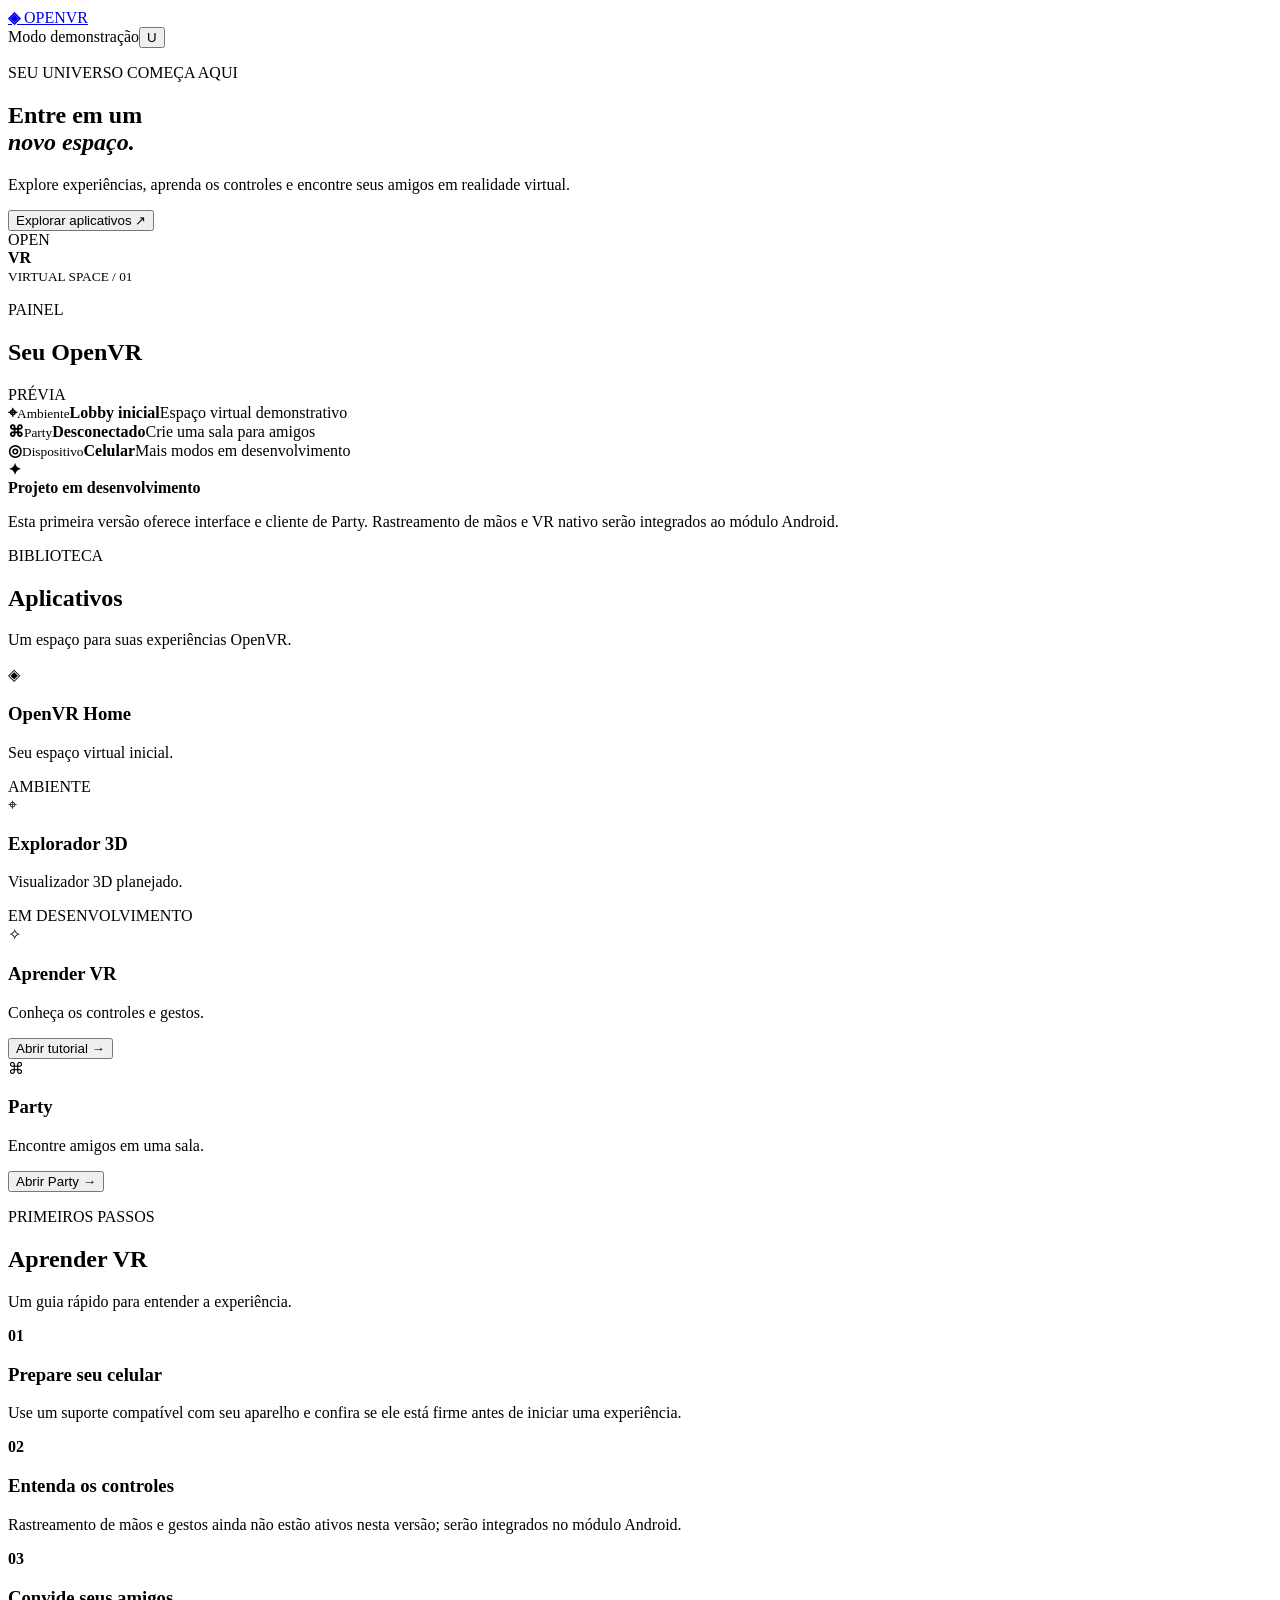
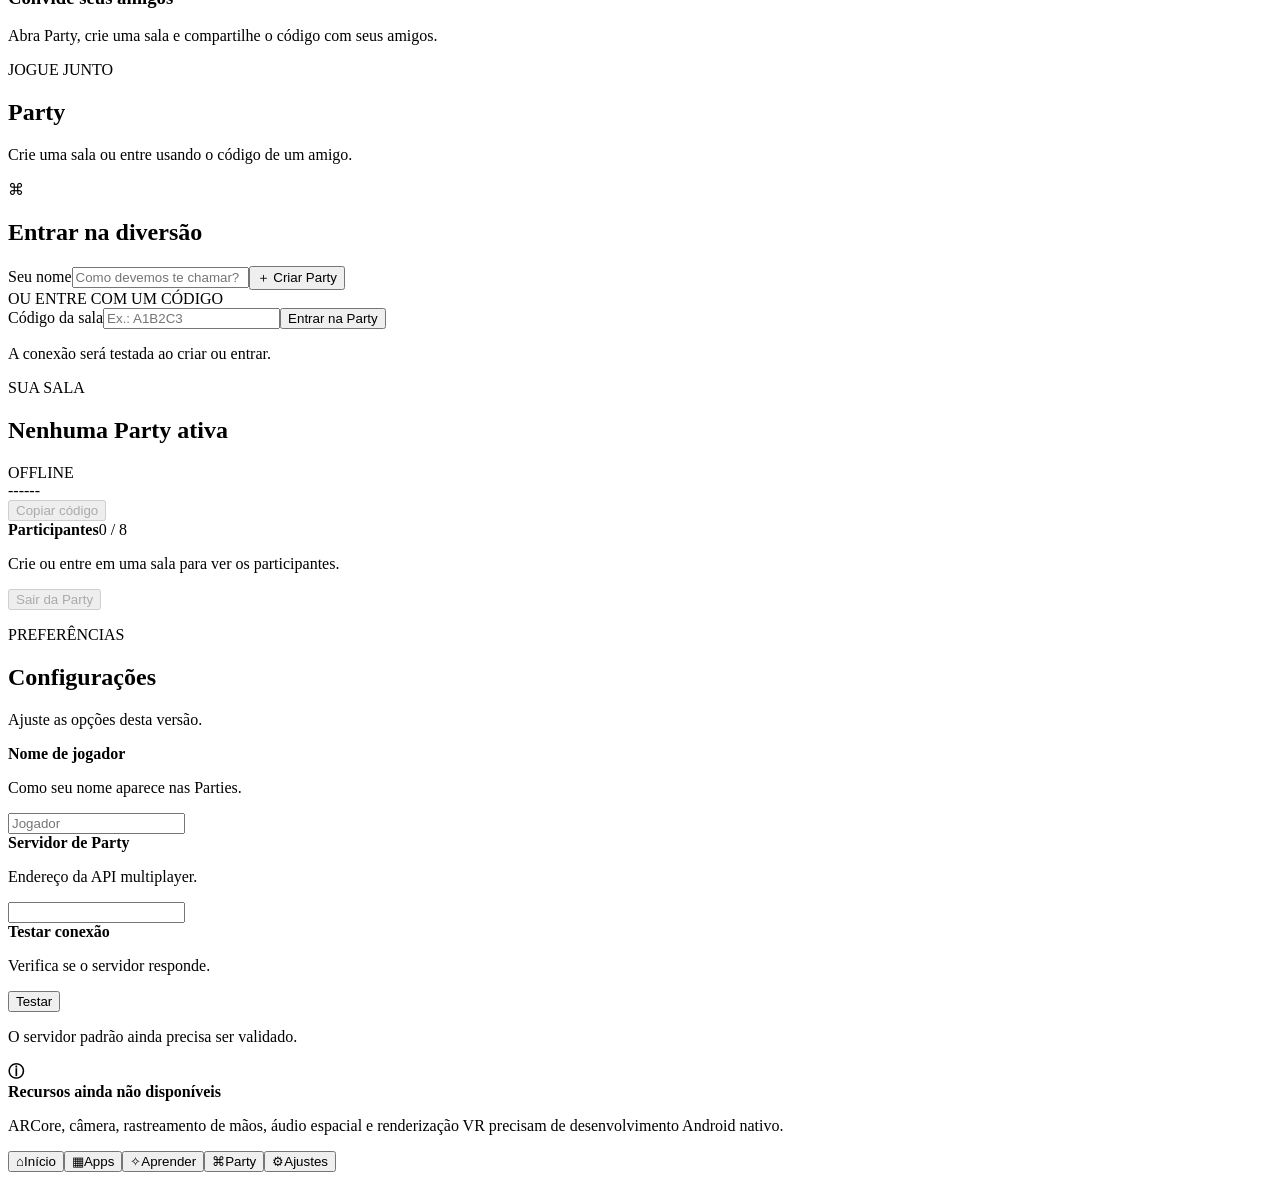
==== app/src/main/assets/www/index.html @ c8fdba16 "Bundle OpenVR interface in Android assets" ====
<!doctype html>
<html lang="pt-BR">
<head>
<meta charset="utf-8"><meta name="viewport" content="width=device-width,initial-scale=1,viewport-fit=cover">
<meta name="theme-color" content="#080d19"><meta name="description" content="OpenVR — seu espaço de realidade virtual.">
<link rel="manifest" href="./manifest.webmanifest"><link rel="icon" href="./icons/icon.svg" type="image/svg+xml"><link rel="stylesheet" href="./styles.css">
<title>OpenVR</title>
</head>
<body>
<div class="glow g1"></div><div class="glow g2"></div>
<header><a class="brand" href="#"><b>◈</b> OPEN<span>VR</span></a><div class="status"><i id="statusDot"></i><span id="statusText">Modo demonstração</span><button id="profile" aria-label="Editar perfil">U</button></div></header>
<main>
<section class="page active" id="home">
<div class="hero"><div><p class="eyebrow">SEU UNIVERSO COMEÇA AQUI</p><h1>Entre em um<br><em>novo espaço.</em></h1><p class="muted">Explore experiências, aprenda os controles e encontre seus amigos em realidade virtual.</p><button class="primary" data-open="apps">Explorar aplicativos ↗</button></div>
<div class="scene"><div class="grid"></div><div class="portal"><div>OPEN<br><strong>VR</strong></div></div><small>VIRTUAL SPACE / 01</small></div></div>
<div class="section-title"><div><p class="eyebrow">PAINEL</p><h2>Seu OpenVR</h2></div><span class="pill">PRÉVIA</span></div>
<div class="stats"><article><b>⌖</b><small>Ambiente</small><strong>Lobby inicial</strong><span>Espaço virtual demonstrativo</span></article><article><b>⌘</b><small>Party</small><strong id="homeParty">Desconectado</strong><span>Crie uma sala para amigos</span></article><article><b>◎</b><small>Dispositivo</small><strong>Celular</strong><span>Mais modos em desenvolvimento</span></article></div>
<div class="notice"><b>✦</b><div><strong>Projeto em desenvolvimento</strong><p>Esta primeira versão oferece interface e cliente de Party. Rastreamento de mãos e VR nativo serão integrados ao módulo Android.</p></div></div>
</section>
<section class="page" id="apps"><div class="intro"><p class="eyebrow">BIBLIOTECA</p><h1>Aplicativos</h1><p class="muted">Um espaço para suas experiências OpenVR.</p></div><div class="apps">
<article><div class="art violet">◈</div><h3>OpenVR Home</h3><p>Seu espaço virtual inicial.</p><span class="tag">AMBIENTE</span></article>
<article><div class="art blue">⌖</div><h3>Explorador 3D</h3><p>Visualizador 3D planejado.</p><span class="tag">EM DESENVOLVIMENTO</span></article>
<article><div class="art green">✧</div><h3>Aprender VR</h3><p>Conheça os controles e gestos.</p><button class="link" data-open="learn">Abrir tutorial →</button></article>
<article><div class="art pink">⌘</div><h3>Party</h3><p>Encontre amigos em uma sala.</p><button class="link" data-open="party">Abrir Party →</button></article></div></section>
<section class="page" id="learn"><div class="intro"><p class="eyebrow">PRIMEIROS PASSOS</p><h1>Aprender VR</h1><p class="muted">Um guia rápido para entender a experiência.</p></div><div class="lessons">
<article><b>01</b><div><h3>Prepare seu celular</h3><p>Use um suporte compatível com seu aparelho e confira se ele está firme antes de iniciar uma experiência.</p></div></article>
<article><b>02</b><div><h3>Entenda os controles</h3><p>Rastreamento de mãos e gestos ainda não estão ativos nesta versão; serão integrados no módulo Android.</p></div></article>
<article><b>03</b><div><h3>Convide seus amigos</h3><p>Abra Party, crie uma sala e compartilhe o código com seus amigos.</p></div></article></div></section>
<section class="page" id="party"><div class="intro"><p class="eyebrow">JOGUE JUNTO</p><h1>Party</h1><p class="muted">Crie uma sala ou entre usando o código de um amigo.</p></div><div class="party-layout">
<div class="panel"><div class="symbol">⌘</div><h2>Entrar na diversão</h2><label for="playerName">Seu nome</label><input id="playerName" maxlength="20" placeholder="Como devemos te chamar?"><button class="primary wide" id="create">＋ Criar Party</button><div class="or">OU ENTRE COM UM CÓDIGO</div><label for="partyCode">Código da sala</label><input id="partyCode" maxlength="12" placeholder="Ex.: A1B2C3"><button class="secondary wide" id="join">Entrar na Party</button><p class="helper" id="partyMessage">A conexão será testada ao criar ou entrar.</p></div>
<div class="panel"><div class="room-head"><div><p class="eyebrow">SUA SALA</p><h2 id="roomTitle">Nenhuma Party ativa</h2></div><span class="live" id="roomLive">OFFLINE</span></div><div class="code" id="roomCode">------</div><button class="secondary wide" id="copy" disabled>Copiar código</button><div class="members-head"><b>Participantes</b><span id="memberCount">0 / 8</span></div><div id="members"><p class="helper">Crie ou entre em uma sala para ver os participantes.</p></div><button class="quiet wide" id="leave" disabled>Sair da Party</button></div></div></section>
<section class="page" id="settings"><div class="intro"><p class="eyebrow">PREFERÊNCIAS</p><h1>Configurações</h1><p class="muted">Ajuste as opções desta versão.</p></div><div class="panel settings">
<div class="setting"><div><b>Nome de jogador</b><p>Como seu nome aparece nas Parties.</p></div><input id="settingsName" maxlength="20" placeholder="Jogador"></div>
<div class="setting"><div><b>Servidor de Party</b><p>Endereço da API multiplayer.</p></div><input id="serverUrl" type="url" spellcheck="false"></div>
<div class="setting"><div><b>Testar conexão</b><p>Verifica se o servidor responde.</p></div><button class="secondary" id="test">Testar</button></div><p class="helper" id="settingsMessage">O servidor padrão ainda precisa ser validado.</p></div>
<div class="notice"><b>ⓘ</b><div><strong>Recursos ainda não disponíveis</strong><p>ARCore, câmera, rastreamento de mãos, áudio espacial e renderização VR precisam de desenvolvimento Android nativo.</p></div></div></section>
</main>
<nav><button class="selected" data-page="home"><span>⌂</span>Início</button><button data-page="apps"><span>▦</span>Apps</button><button data-page="learn"><span>✧</span>Aprender</button><button data-page="party"><span>⌘</span>Party</button><button data-page="settings"><span>⚙</span>Ajustes</button></nav><div id="toast" class="toast"></div>
<script src="./app.js"></script>
</body></html>
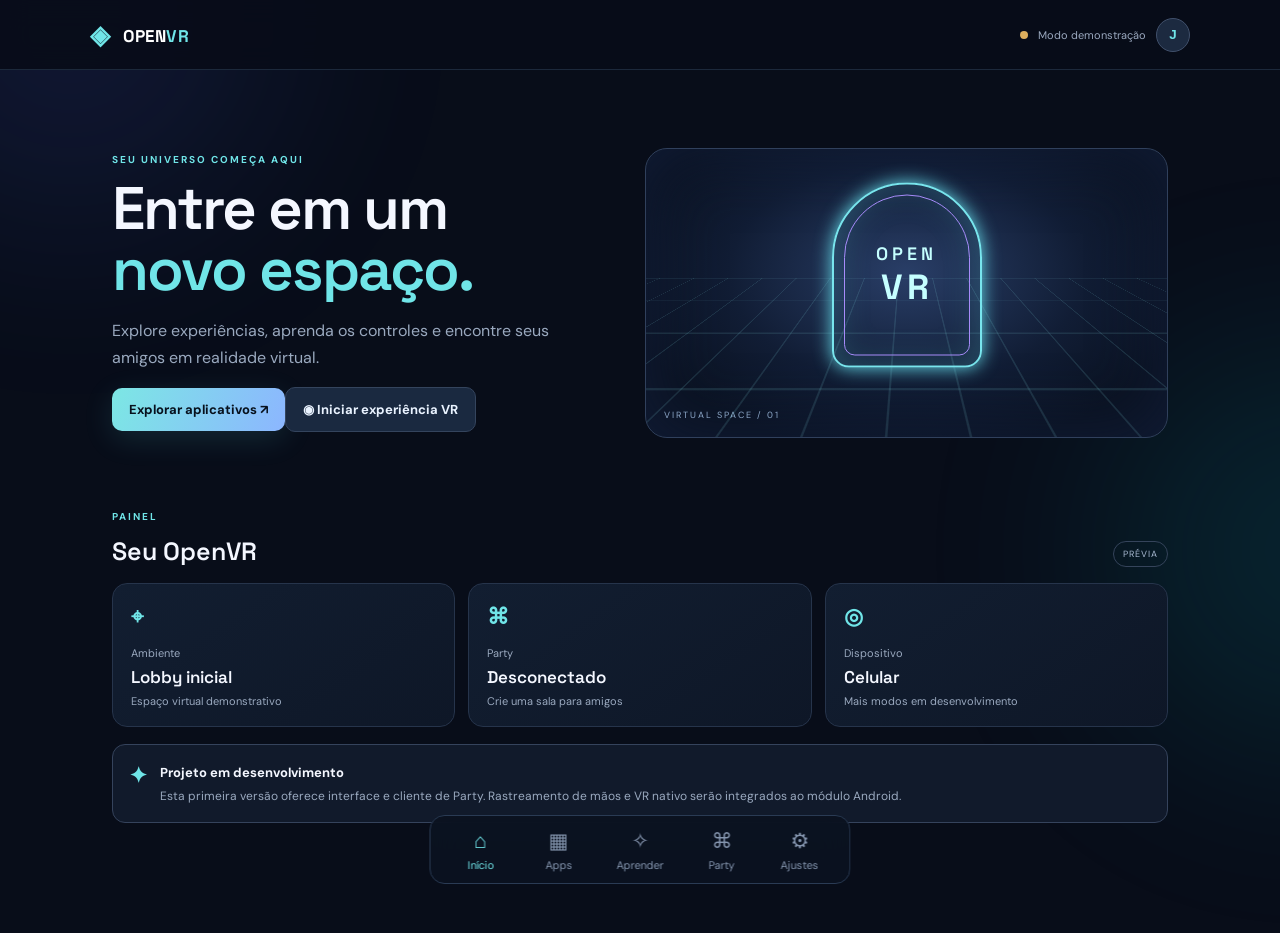
==== commit b41bb108: "Bundle VR viewer interface in Android app" ====
--- a/app/src/main/assets/www/index.html
+++ b/app/src/main/assets/www/index.html
@@ -11,11 +11,27 @@
 <header><a class="brand" href="#"><b>◈</b> OPEN<span>VR</span></a><div class="status"><i id="statusDot"></i><span id="statusText">Modo demonstração</span><button id="profile" aria-label="Editar perfil">U</button></div></header>
 <main>
 <section class="page active" id="home">
-<div class="hero"><div><p class="eyebrow">SEU UNIVERSO COMEÇA AQUI</p><h1>Entre em um<br><em>novo espaço.</em></h1><p class="muted">Explore experiências, aprenda os controles e encontre seus amigos em realidade virtual.</p><button class="primary" data-open="apps">Explorar aplicativos ↗</button></div>
+<div class="hero"><div><p class="eyebrow">SEU UNIVERSO COMEÇA AQUI</p><h1>Entre em um<br><em>novo espaço.</em></h1><p class="muted">Explore experiências, aprenda os controles e encontre seus amigos em realidade virtual.</p><button class="primary" data-open="apps">Explorar aplicativos ↗</button><button class="secondary home-vr" data-open="viewer">◉ Iniciar experiência VR</button></div>
 <div class="scene"><div class="grid"></div><div class="portal"><div>OPEN<br><strong>VR</strong></div></div><small>VIRTUAL SPACE / 01</small></div></div>
 <div class="section-title"><div><p class="eyebrow">PAINEL</p><h2>Seu OpenVR</h2></div><span class="pill">PRÉVIA</span></div>
 <div class="stats"><article><b>⌖</b><small>Ambiente</small><strong>Lobby inicial</strong><span>Espaço virtual demonstrativo</span></article><article><b>⌘</b><small>Party</small><strong id="homeParty">Desconectado</strong><span>Crie uma sala para amigos</span></article><article><b>◎</b><small>Dispositivo</small><strong>Celular</strong><span>Mais modos em desenvolvimento</span></article></div>
 <div class="notice"><b>✦</b><div><strong>Projeto em desenvolvimento</strong><p>Esta primeira versão oferece interface e cliente de Party. Rastreamento de mãos e VR nativo serão integrados ao módulo Android.</p></div></div>
+</section>
+<section class="page" id="viewer">
+<div class="viewer-top"><button class="back-button" id="viewerBack">← Voltar</button><div><p class="eyebrow">OPENVR VIEWER</p><h1>Experiência VR</h1></div></div>
+<div class="mode-picker" role="group" aria-label="Modo de visualização">
+<button class="mode-choice selected" id="modeNormal" aria-pressed="true"><b>▣</b><span>Modo normal</span><small>Tela inteira</small></button>
+<button class="mode-choice" id="modeHeadset" aria-pressed="false"><b>◉</b><span>Óculos personalizado</span><small>Duas lentes circulares</small></button>
+</div>
+<div id="vrStage" class="vr-stage normal-mode">
+<div class="vr-world normal-world"><div class="vr-horizon"></div><div class="vr-moon"></div><div class="vr-platform"></div><div class="vr-world-label">OPENVR <small>VIRTUAL SPACE</small></div></div>
+<div class="lens-pair" aria-label="Visualização para lente esquerda e direita">
+<div class="lens"><div class="vr-world"><div class="vr-horizon"></div><div class="vr-moon"></div><div class="vr-platform"></div><div class="vr-world-label">OPENVR</div></div></div>
+<div class="lens"><div class="vr-world right-eye"><div class="vr-horizon"></div><div class="vr-moon"></div><div class="vr-platform"></div><div class="vr-world-label">OPENVR</div></div></div>
+</div>
+</div>
+<div class="viewer-controls"><button class="primary" id="enterFullscreen">⛶ Tela cheia</button><button class="secondary" id="exitViewer">Sair do visualizador</button></div>
+<p class="viewer-note" id="viewerNote">Modo normal: imagem em tela inteira. Escolha Óculos personalizado para usar um visor com duas lentes.</p>
 </section>
 <section class="page" id="apps"><div class="intro"><p class="eyebrow">BIBLIOTECA</p><h1>Aplicativos</h1><p class="muted">Um espaço para suas experiências OpenVR.</p></div><div class="apps">
 <article><div class="art violet">◈</div><h3>OpenVR Home</h3><p>Seu espaço virtual inicial.</p><span class="tag">AMBIENTE</span></article>
--- a/app/src/main/assets/www/styles.css
+++ b/app/src/main/assets/www/styles.css
@@ -0,0 +1,3 @@
+@import url('https://fonts.googleapis.com/css2?family=DM+Sans:wght@400;500;600;700&family=Space+Grotesk:wght@400;500;600;700&display=swap');
+:root{color-scheme:dark;--bg:#080d19;--panel:#101a2b;--line:#26344b;--text:#f4f7ff;--muted:#9aa9bf;--cyan:#70e5e8}*{box-sizing:border-box}body{margin:0;background:var(--bg);color:var(--text);font-family:'DM Sans',sans-serif;min-height:100vh}.glow{position:fixed;width:400px;height:400px;border-radius:50%;filter:blur(110px);opacity:.12;pointer-events:none;z-index:-1}.g1{background:#536dfe;top:-180px;left:-130px}.g2{background:#00d4d8;right:-230px;top:350px}header{height:70px;display:flex;align-items:center;justify-content:space-between;padding:0 max(20px,calc((100vw - 1100px)/2));border-bottom:1px solid #1c293b;background:#080d19e8;position:sticky;top:0;z-index:4;backdrop-filter:blur(14px)}.brand{color:white;text-decoration:none;font:700 17px 'Space Grotesk';letter-spacing:.5px}.brand b{color:var(--cyan);font-size:26px;vertical-align:-2px;margin-right:8px}.brand span{color:var(--cyan)}.status{display:flex;align-items:center;gap:10px;color:var(--muted);font-size:11px}.status i{width:8px;height:8px;border-radius:50%;background:#dcae5d}.status.online i{background:#5de1a0}#profile{border:1px solid #40506b;border-radius:50%;width:34px;height:34px;background:#1c2a40;color:var(--cyan);font-weight:bold}main{max-width:1100px;margin:auto;padding:40px 22px 110px}.page{display:none;animation:fade .2s}.page.active{display:block}@keyframes fade{from{opacity:.4;transform:translateY(4px)}to{opacity:1;transform:none}}.hero{display:grid;grid-template-columns:1fr 1.05fr;gap:35px;align-items:center;min-height:365px}.eyebrow{font-size:10px;letter-spacing:2px;color:var(--cyan);font-weight:700;margin:0 0 12px}.hero h1,.intro h1{font:600 clamp(40px,6vw,60px)/1.02 'Space Grotesk';letter-spacing:-2px;margin:0 0 18px}.hero em{color:var(--cyan);font-style:normal}.muted{color:var(--muted);line-height:1.65;max-width:470px}.primary,.secondary{border:0;border-radius:10px;padding:13px 17px;font:700 13px 'DM Sans';cursor:pointer;transition:.2s}.primary{background:linear-gradient(110deg,#7ce7e4,#8cb6ff);color:#07111d;box-shadow:0 8px 30px #5adce522}.secondary{background:#1a2940;color:#eaf3ff;border:1px solid #34445d}.primary:hover,.secondary:hover{filter:brightness(1.08);transform:translateY(-1px)}.scene{height:290px;position:relative;border:1px solid #30405c;border-radius:22px;overflow:hidden;background:radial-gradient(ellipse at 50% 43%,#293e67,#111d35 48%,#0a1221 78%);box-shadow:inset 0 0 70px #111c36}.grid{position:absolute;inset:45% -30% -30%;background-image:linear-gradient(#80dce322 1px,transparent 1px),linear-gradient(90deg,#80dce322 1px,transparent 1px);background-size:34px 34px;transform:perspective(170px) rotateX(58deg);transform-origin:top}.portal{position:absolute;left:50%;top:44%;transform:translate(-50%,-50%);width:150px;height:185px;border:2px solid #78e5ed;border-radius:80px 80px 18px 18px;box-shadow:0 0 18px #65dce9,inset 0 0 35px #65dce944;display:grid;place-items:center}.portal:before{content:"";position:absolute;inset:10px;border:1px solid #a78bfa;border-radius:70px 70px 12px 12px}.portal div{text-align:center;font:600 18px 'Space Grotesk';letter-spacing:4px;color:#c5ffff}.portal strong{font-size:35px}.scene small{position:absolute;bottom:16px;left:18px;color:#8da8c9;font-size:9px;letter-spacing:2px}.section-title{display:flex;align-items:end;justify-content:space-between;margin:35px 0 16px}.section-title h2{font:600 25px 'Space Grotesk';margin:0}.pill,.tag{font-size:9px;letter-spacing:1px;color:#a9bad2;border:1px solid #35445b;border-radius:20px;padding:6px 9px}.stats{display:grid;grid-template-columns:repeat(3,1fr);gap:13px}.stats article,.panel,.apps article,.lessons article{background:linear-gradient(145deg,#121e31,#0e1727);border:1px solid var(--line);border-radius:15px;padding:18px}.stats article>b{display:block;font-size:22px;color:var(--cyan);margin-bottom:15px}.stats small,.stats span{display:block;color:var(--muted);font-size:11px}.stats strong{display:block;font:600 17px 'Space Grotesk';margin:6px 0}.notice{display:flex;gap:13px;margin-top:17px;padding:16px;border:1px solid #35435c;border-radius:13px;background:#111a2b}.notice>b{font-size:22px;color:var(--cyan)}.notice strong{font-size:13px}.notice p,.apps p,.lessons p,.setting p{margin:5px 0 0;color:var(--muted);font-size:12px;line-height:1.6}.intro{margin:8px 0 28px}.intro h1{font-size:44px;margin-bottom:8px}.intro .muted{margin:0}.apps{display:grid;grid-template-columns:repeat(4,1fr);gap:14px}.art{height:125px;border-radius:11px;display:grid;place-items:center;font-size:50px;color:#e4ffff}.violet{background:radial-gradient(circle at 50% 30%,#8065d7,#282346)}.blue{background:radial-gradient(circle at 50% 30%,#3e9fc9,#152c4b)}.green{background:radial-gradient(circle at 50% 30%,#54bba0,#173c3b)}.pink{background:radial-gradient(circle at 50% 30%,#bd71b9,#462443)}.apps h3,.lessons h3{font:600 16px 'Space Grotesk';margin:14px 0 5px}.tag{display:inline-block;margin-top:13px;font-size:8px}.link{border:0;background:none;color:var(--cyan);font-weight:700;padding:12px 0 0}.lessons{display:grid;gap:12px}.lessons article{display:flex;gap:18px;align-items:center}.lessons article>b{font:600 23px 'Space Grotesk';color:var(--cyan)}.lessons article>div{flex:1}.lessons h3{margin:0}.party-layout{display:grid;grid-template-columns:1fr 1fr;gap:15px}.symbol{font-size:25px;color:var(--cyan)}.panel h2{font:600 20px 'Space Grotesk';margin:10px 0 18px}label{display:block;color:#b7c5d8;font-size:11px;margin:14px 0 7px}input{width:100%;padding:12px;border:1px solid #35445d;background:#091321;border-radius:9px;color:white;outline:none;font:13px 'DM Sans'}input:focus{border-color:var(--cyan);box-shadow:0 0 0 3px #70e5e81a}.wide{width:100%;margin-top:11px}.or{text-align:center;color:#71839e;font-size:9px;letter-spacing:1px;margin:20px 0 5px}.helper{font-size:11px;color:#8495ad;line-height:1.5}.room-head,.members-head{display:flex;justify-content:space-between;align-items:center}.room-head h2{margin:0}.live{font-size:9px;color:#e6b568;border:1px solid #594a34;border-radius:20px;padding:5px 8px}.live.online{color:#72e5ac;border-color:#28634b}.code{font:700 34px 'Space Grotesk';letter-spacing:7px;color:var(--cyan);padding:22px 0 10px}.members-head{font-size:12px;margin:24px 0 10px}.members-head span{color:var(--muted)}.member{display:flex;gap:9px;align-items:center;padding:9px 0;border-bottom:1px solid #26354a;font-size:12px}.member i{width:8px;height:8px;border-radius:50%;background:#68e0bd}.quiet{background:none;border:0;color:#aab8cc;padding:14px;cursor:pointer}.quiet:disabled,.secondary:disabled{opacity:.35;cursor:not-allowed}.settings{padding:4px 19px}.setting{display:grid;grid-template-columns:1fr minmax(180px,48%);gap:18px;align-items:center;padding:16px 0;border-bottom:1px solid #26354a}.setting:last-of-type{border:0}.setting b{font-size:13px}.setting p{font-size:11px}nav{position:fixed;bottom:0;left:0;right:0;z-index:5;display:flex;justify-content:center;gap:clamp(7px,4vw,40px);padding:10px 10px max(10px,env(safe-area-inset-bottom));background:#0b1321ed;border-top:1px solid #25334a;backdrop-filter:blur(16px)}nav button{background:none;border:0;color:#8495ae;font:11px 'DM Sans';display:flex;flex-direction:column;align-items:center;gap:3px;min-width:52px}nav button span{font-size:21px}nav button.selected{color:var(--cyan)}.toast{position:fixed;bottom:85px;left:50%;transform:translate(-50%,10px);opacity:0;background:#e3f9f8;color:#0a1a24;padding:10px 16px;border-radius:9px;font-size:12px;transition:.2s;z-index:8}.toast.show{opacity:1;transform:translate(-50%,0)}
+@media(max-width:760px){main{padding:27px 16px 105px}.hero{grid-template-columns:1fr;gap:22px;min-height:0}.hero h1{font-size:47px}.scene{height:235px}.stats{grid-template-columns:1fr}.stats article{display:grid;grid-template-columns:32px 1fr;align-items:center;column-gap:9px}.stats article>b{grid-row:span 2;margin:0}.stats span{grid-column:2}.apps{grid-template-columns:repeat(2,1fr)}.art{height:100px}.party-layout{grid-template-columns:1fr}.setting{grid-template-columns:1fr}.intro h1{font-size:40px}.status span{display:none}}@media(min-width:761px){nav{left:50%;right:auto;transform:translateX(-50%);bottom:16px;border:1px solid #2a3b54;border-radius:15px;padding:10px 24px;gap:26px}}
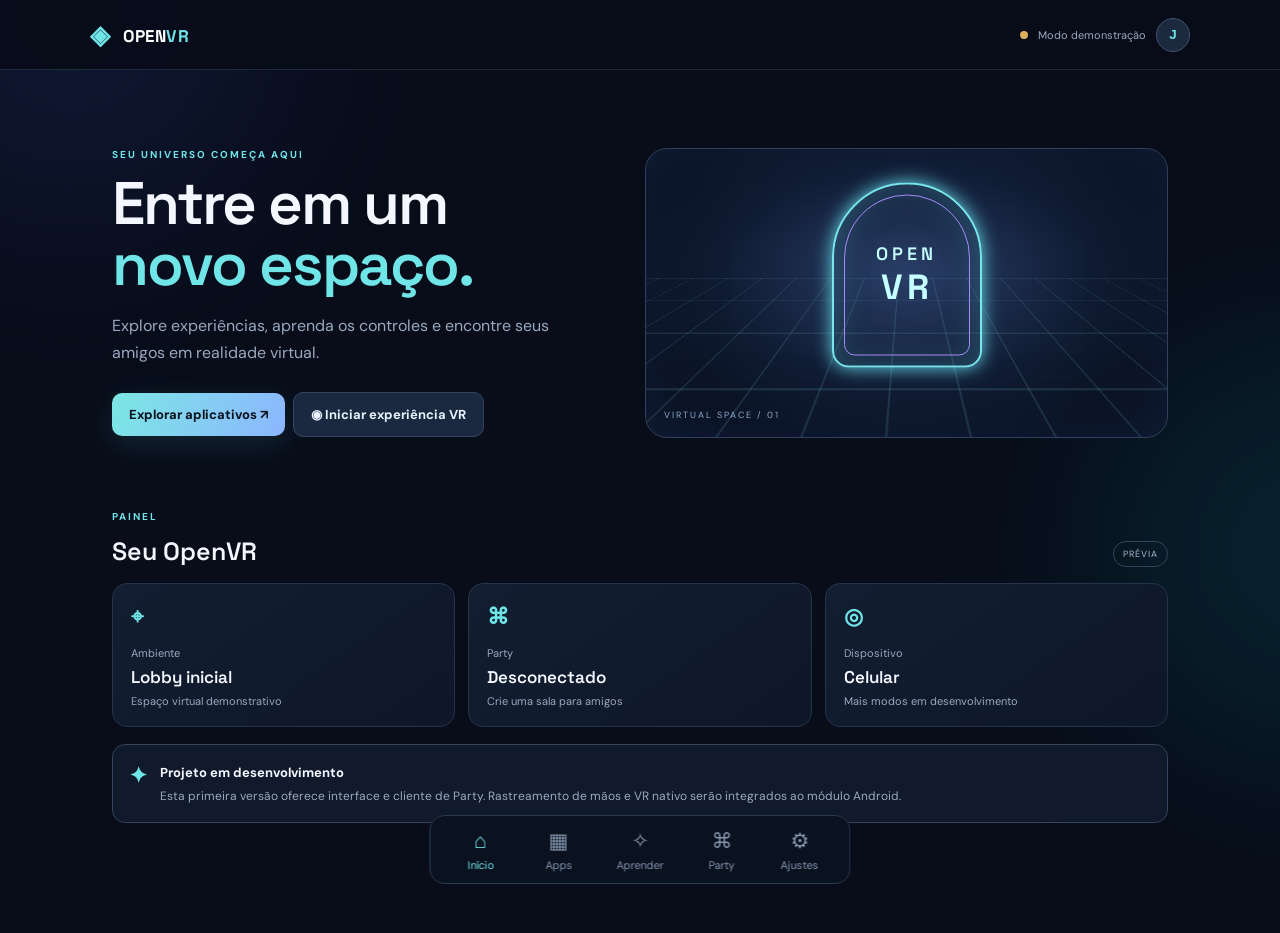
==== commit 18207872: "Add hand tracking controls and pinch interaction" ====
--- a/app/src/main/assets/www/index.html
+++ b/app/src/main/assets/www/index.html
@@ -24,13 +24,14 @@
 <button class="mode-choice" id="modeHeadset" aria-pressed="false"><b>◉</b><span>Óculos personalizado</span><small>Duas lentes circulares</small></button>
 </div>
 <div id="vrStage" class="vr-stage normal-mode">
-<div class="vr-world normal-world"><div class="vr-horizon"></div><div class="vr-moon"></div><div class="vr-platform"></div><div class="vr-world-label">OPENVR <small>VIRTUAL SPACE</small></div></div>
+<div id="handCursor" class="hand-cursor" aria-hidden="true"></div><button id="vrTarget" class="vr-target" type="button">TOQUE COM PINÇA</button><div class="vr-world normal-world"><div class="vr-horizon"></div><div class="vr-moon"></div><div class="vr-platform"></div><div class="vr-world-label">OPENVR <small>VIRTUAL SPACE</small></div></div>
 <div class="lens-pair" aria-label="Visualização para lente esquerda e direita">
 <div class="lens"><div class="vr-world"><div class="vr-horizon"></div><div class="vr-moon"></div><div class="vr-platform"></div><div class="vr-world-label">OPENVR</div></div></div>
 <div class="lens"><div class="vr-world right-eye"><div class="vr-horizon"></div><div class="vr-moon"></div><div class="vr-platform"></div><div class="vr-world-label">OPENVR</div></div></div>
 </div>
 </div>
-<div class="viewer-controls"><button class="primary" id="enterFullscreen">⛶ Tela cheia</button><button class="secondary" id="exitViewer">Sair do visualizador</button></div>
+<div class="viewer-controls"><button class="primary" id="enterFullscreen">⛶ Tela cheia</button><button class="secondary" id="handToggle">✋ Ativar mãos</button><button class="secondary" id="exitViewer">Sair do visualizador</button></div>
+<p class="viewer-note" id="handStatus" role="status" aria-live="polite">Reconhecimento de mãos desligado. No aplicativo Android, ative para permitir o uso da câmera frontal.</p>
 <p class="viewer-note" id="viewerNote">Modo normal: imagem em tela inteira. Escolha Óculos personalizado para usar um visor com duas lentes.</p>
 </section>
 <section class="page" id="apps"><div class="intro"><p class="eyebrow">BIBLIOTECA</p><h1>Aplicativos</h1><p class="muted">Um espaço para suas experiências OpenVR.</p></div><div class="apps">
@@ -40,7 +41,7 @@
 <article><div class="art pink">⌘</div><h3>Party</h3><p>Encontre amigos em uma sala.</p><button class="link" data-open="party">Abrir Party →</button></article></div></section>
 <section class="page" id="learn"><div class="intro"><p class="eyebrow">PRIMEIROS PASSOS</p><h1>Aprender VR</h1><p class="muted">Um guia rápido para entender a experiência.</p></div><div class="lessons">
 <article><b>01</b><div><h3>Prepare seu celular</h3><p>Use um suporte compatível com seu aparelho e confira se ele está firme antes de iniciar uma experiência.</p></div></article>
-<article><b>02</b><div><h3>Entenda os controles</h3><p>Rastreamento de mãos e gestos ainda não estão ativos nesta versão; serão integrados no módulo Android.</p></div></article>
+<article><b>02</b><div><h3>Entenda os controles</h3><p>Ative Reconhecimento de mãos no visualizador. Mostre a mão para mover o cursor e junte polegar e indicador para selecionar o alvo.</p></div></article>
 <article><b>03</b><div><h3>Convide seus amigos</h3><p>Abra Party, crie uma sala e compartilhe o código com seus amigos.</p></div></article></div></section>
 <section class="page" id="party"><div class="intro"><p class="eyebrow">JOGUE JUNTO</p><h1>Party</h1><p class="muted">Crie uma sala ou entre usando o código de um amigo.</p></div><div class="party-layout">
 <div class="panel"><div class="symbol">⌘</div><h2>Entrar na diversão</h2><label for="playerName">Seu nome</label><input id="playerName" maxlength="20" placeholder="Como devemos te chamar?"><button class="primary wide" id="create">＋ Criar Party</button><div class="or">OU ENTRE COM UM CÓDIGO</div><label for="partyCode">Código da sala</label><input id="partyCode" maxlength="12" placeholder="Ex.: A1B2C3"><button class="secondary wide" id="join">Entrar na Party</button><p class="helper" id="partyMessage">A conexão será testada ao criar ou entrar.</p></div>
@@ -49,7 +50,7 @@
 <div class="setting"><div><b>Nome de jogador</b><p>Como seu nome aparece nas Parties.</p></div><input id="settingsName" maxlength="20" placeholder="Jogador"></div>
 <div class="setting"><div><b>Servidor de Party</b><p>Endereço da API multiplayer.</p></div><input id="serverUrl" type="url" spellcheck="false"></div>
 <div class="setting"><div><b>Testar conexão</b><p>Verifica se o servidor responde.</p></div><button class="secondary" id="test">Testar</button></div><p class="helper" id="settingsMessage">O servidor padrão ainda precisa ser validado.</p></div>
-<div class="notice"><b>ⓘ</b><div><strong>Recursos ainda não disponíveis</strong><p>ARCore, câmera, rastreamento de mãos, áudio espacial e renderização VR precisam de desenvolvimento Android nativo.</p></div></div></section>
+<div class="notice"><b>ⓘ</b><div><strong>Recursos ainda não disponíveis</strong><p>A câmera frontal e o reconhecimento de mãos usam o módulo Android. Estereoscopia 3D real, ARCore, áudio espacial e head tracking ainda estão em desenvolvimento.</p></div></div></section>
 </main>
 <nav><button class="selected" data-page="home"><span>⌂</span>Início</button><button data-page="apps"><span>▦</span>Apps</button><button data-page="learn"><span>✧</span>Aprender</button><button data-page="party"><span>⌘</span>Party</button><button data-page="settings"><span>⚙</span>Ajustes</button></nav><div id="toast" class="toast"></div>
 <script src="./app.js"></script>
--- a/app/src/main/assets/www/styles.css
+++ b/app/src/main/assets/www/styles.css
@@ -1,3 +1,7 @@
 @import url('https://fonts.googleapis.com/css2?family=DM+Sans:wght@400;500;600;700&family=Space+Grotesk:wght@400;500;600;700&display=swap');
 :root{color-scheme:dark;--bg:#080d19;--panel:#101a2b;--line:#26344b;--text:#f4f7ff;--muted:#9aa9bf;--cyan:#70e5e8}*{box-sizing:border-box}body{margin:0;background:var(--bg);color:var(--text);font-family:'DM Sans',sans-serif;min-height:100vh}.glow{position:fixed;width:400px;height:400px;border-radius:50%;filter:blur(110px);opacity:.12;pointer-events:none;z-index:-1}.g1{background:#536dfe;top:-180px;left:-130px}.g2{background:#00d4d8;right:-230px;top:350px}header{height:70px;display:flex;align-items:center;justify-content:space-between;padding:0 max(20px,calc((100vw - 1100px)/2));border-bottom:1px solid #1c293b;background:#080d19e8;position:sticky;top:0;z-index:4;backdrop-filter:blur(14px)}.brand{color:white;text-decoration:none;font:700 17px 'Space Grotesk';letter-spacing:.5px}.brand b{color:var(--cyan);font-size:26px;vertical-align:-2px;margin-right:8px}.brand span{color:var(--cyan)}.status{display:flex;align-items:center;gap:10px;color:var(--muted);font-size:11px}.status i{width:8px;height:8px;border-radius:50%;background:#dcae5d}.status.online i{background:#5de1a0}#profile{border:1px solid #40506b;border-radius:50%;width:34px;height:34px;background:#1c2a40;color:var(--cyan);font-weight:bold}main{max-width:1100px;margin:auto;padding:40px 22px 110px}.page{display:none;animation:fade .2s}.page.active{display:block}@keyframes fade{from{opacity:.4;transform:translateY(4px)}to{opacity:1;transform:none}}.hero{display:grid;grid-template-columns:1fr 1.05fr;gap:35px;align-items:center;min-height:365px}.eyebrow{font-size:10px;letter-spacing:2px;color:var(--cyan);font-weight:700;margin:0 0 12px}.hero h1,.intro h1{font:600 clamp(40px,6vw,60px)/1.02 'Space Grotesk';letter-spacing:-2px;margin:0 0 18px}.hero em{color:var(--cyan);font-style:normal}.muted{color:var(--muted);line-height:1.65;max-width:470px}.primary,.secondary{border:0;border-radius:10px;padding:13px 17px;font:700 13px 'DM Sans';cursor:pointer;transition:.2s}.primary{background:linear-gradient(110deg,#7ce7e4,#8cb6ff);color:#07111d;box-shadow:0 8px 30px #5adce522}.secondary{background:#1a2940;color:#eaf3ff;border:1px solid #34445d}.primary:hover,.secondary:hover{filter:brightness(1.08);transform:translateY(-1px)}.scene{height:290px;position:relative;border:1px solid #30405c;border-radius:22px;overflow:hidden;background:radial-gradient(ellipse at 50% 43%,#293e67,#111d35 48%,#0a1221 78%);box-shadow:inset 0 0 70px #111c36}.grid{position:absolute;inset:45% -30% -30%;background-image:linear-gradient(#80dce322 1px,transparent 1px),linear-gradient(90deg,#80dce322 1px,transparent 1px);background-size:34px 34px;transform:perspective(170px) rotateX(58deg);transform-origin:top}.portal{position:absolute;left:50%;top:44%;transform:translate(-50%,-50%);width:150px;height:185px;border:2px solid #78e5ed;border-radius:80px 80px 18px 18px;box-shadow:0 0 18px #65dce9,inset 0 0 35px #65dce944;display:grid;place-items:center}.portal:before{content:"";position:absolute;inset:10px;border:1px solid #a78bfa;border-radius:70px 70px 12px 12px}.portal div{text-align:center;font:600 18px 'Space Grotesk';letter-spacing:4px;color:#c5ffff}.portal strong{font-size:35px}.scene small{position:absolute;bottom:16px;left:18px;color:#8da8c9;font-size:9px;letter-spacing:2px}.section-title{display:flex;align-items:end;justify-content:space-between;margin:35px 0 16px}.section-title h2{font:600 25px 'Space Grotesk';margin:0}.pill,.tag{font-size:9px;letter-spacing:1px;color:#a9bad2;border:1px solid #35445b;border-radius:20px;padding:6px 9px}.stats{display:grid;grid-template-columns:repeat(3,1fr);gap:13px}.stats article,.panel,.apps article,.lessons article{background:linear-gradient(145deg,#121e31,#0e1727);border:1px solid var(--line);border-radius:15px;padding:18px}.stats article>b{display:block;font-size:22px;color:var(--cyan);margin-bottom:15px}.stats small,.stats span{display:block;color:var(--muted);font-size:11px}.stats strong{display:block;font:600 17px 'Space Grotesk';margin:6px 0}.notice{display:flex;gap:13px;margin-top:17px;padding:16px;border:1px solid #35435c;border-radius:13px;background:#111a2b}.notice>b{font-size:22px;color:var(--cyan)}.notice strong{font-size:13px}.notice p,.apps p,.lessons p,.setting p{margin:5px 0 0;color:var(--muted);font-size:12px;line-height:1.6}.intro{margin:8px 0 28px}.intro h1{font-size:44px;margin-bottom:8px}.intro .muted{margin:0}.apps{display:grid;grid-template-columns:repeat(4,1fr);gap:14px}.art{height:125px;border-radius:11px;display:grid;place-items:center;font-size:50px;color:#e4ffff}.violet{background:radial-gradient(circle at 50% 30%,#8065d7,#282346)}.blue{background:radial-gradient(circle at 50% 30%,#3e9fc9,#152c4b)}.green{background:radial-gradient(circle at 50% 30%,#54bba0,#173c3b)}.pink{background:radial-gradient(circle at 50% 30%,#bd71b9,#462443)}.apps h3,.lessons h3{font:600 16px 'Space Grotesk';margin:14px 0 5px}.tag{display:inline-block;margin-top:13px;font-size:8px}.link{border:0;background:none;color:var(--cyan);font-weight:700;padding:12px 0 0}.lessons{display:grid;gap:12px}.lessons article{display:flex;gap:18px;align-items:center}.lessons article>b{font:600 23px 'Space Grotesk';color:var(--cyan)}.lessons article>div{flex:1}.lessons h3{margin:0}.party-layout{display:grid;grid-template-columns:1fr 1fr;gap:15px}.symbol{font-size:25px;color:var(--cyan)}.panel h2{font:600 20px 'Space Grotesk';margin:10px 0 18px}label{display:block;color:#b7c5d8;font-size:11px;margin:14px 0 7px}input{width:100%;padding:12px;border:1px solid #35445d;background:#091321;border-radius:9px;color:white;outline:none;font:13px 'DM Sans'}input:focus{border-color:var(--cyan);box-shadow:0 0 0 3px #70e5e81a}.wide{width:100%;margin-top:11px}.or{text-align:center;color:#71839e;font-size:9px;letter-spacing:1px;margin:20px 0 5px}.helper{font-size:11px;color:#8495ad;line-height:1.5}.room-head,.members-head{display:flex;justify-content:space-between;align-items:center}.room-head h2{margin:0}.live{font-size:9px;color:#e6b568;border:1px solid #594a34;border-radius:20px;padding:5px 8px}.live.online{color:#72e5ac;border-color:#28634b}.code{font:700 34px 'Space Grotesk';letter-spacing:7px;color:var(--cyan);padding:22px 0 10px}.members-head{font-size:12px;margin:24px 0 10px}.members-head span{color:var(--muted)}.member{display:flex;gap:9px;align-items:center;padding:9px 0;border-bottom:1px solid #26354a;font-size:12px}.member i{width:8px;height:8px;border-radius:50%;background:#68e0bd}.quiet{background:none;border:0;color:#aab8cc;padding:14px;cursor:pointer}.quiet:disabled,.secondary:disabled{opacity:.35;cursor:not-allowed}.settings{padding:4px 19px}.setting{display:grid;grid-template-columns:1fr minmax(180px,48%);gap:18px;align-items:center;padding:16px 0;border-bottom:1px solid #26354a}.setting:last-of-type{border:0}.setting b{font-size:13px}.setting p{font-size:11px}nav{position:fixed;bottom:0;left:0;right:0;z-index:5;display:flex;justify-content:center;gap:clamp(7px,4vw,40px);padding:10px 10px max(10px,env(safe-area-inset-bottom));background:#0b1321ed;border-top:1px solid #25334a;backdrop-filter:blur(16px)}nav button{background:none;border:0;color:#8495ae;font:11px 'DM Sans';display:flex;flex-direction:column;align-items:center;gap:3px;min-width:52px}nav button span{font-size:21px}nav button.selected{color:var(--cyan)}.toast{position:fixed;bottom:85px;left:50%;transform:translate(-50%,10px);opacity:0;background:#e3f9f8;color:#0a1a24;padding:10px 16px;border-radius:9px;font-size:12px;transition:.2s;z-index:8}.toast.show{opacity:1;transform:translate(-50%,0)}
 @media(max-width:760px){main{padding:27px 16px 105px}.hero{grid-template-columns:1fr;gap:22px;min-height:0}.hero h1{font-size:47px}.scene{height:235px}.stats{grid-template-columns:1fr}.stats article{display:grid;grid-template-columns:32px 1fr;align-items:center;column-gap:9px}.stats article>b{grid-row:span 2;margin:0}.stats span{grid-column:2}.apps{grid-template-columns:repeat(2,1fr)}.art{height:100px}.party-layout{grid-template-columns:1fr}.setting{grid-template-columns:1fr}.intro h1{font-size:40px}.status span{display:none}}@media(min-width:761px){nav{left:50%;right:auto;transform:translateX(-50%);bottom:16px;border:1px solid #2a3b54;border-radius:15px;padding:10px 24px;gap:26px}}
+
+/* OpenVR viewer modes */
+.home-vr{margin:10px 0 0 8px}.viewer-top{display:flex;align-items:center;gap:18px;margin-bottom:22px}.viewer-top h1{font:600 30px 'Space Grotesk';margin:0}.back-button{background:#18263a;border:1px solid #35445d;color:#eaf3ff;border-radius:10px;padding:12px 15px}.mode-picker{display:grid;grid-template-columns:1fr 1fr;gap:12px;margin-bottom:16px}.mode-choice{display:flex;flex-direction:column;align-items:flex-start;gap:5px;text-align:left;padding:15px;border-radius:13px;border:1px solid #35445d;background:#111c2d;color:#f4f7ff;min-height:88px}.mode-choice b{font-size:20px;color:var(--cyan)}.mode-choice span{font-weight:700;font-size:13px}.mode-choice small{color:var(--muted);font-size:11px}.mode-choice.selected{border-color:var(--cyan);box-shadow:0 0 0 1px #70e5e855 inset;background:#132638}.vr-stage{height:min(58vh,520px);min-height:300px;position:relative;overflow:hidden;border:1px solid #34445d;border-radius:18px;background:#030711;display:flex;align-items:center;justify-content:center}.vr-world{position:relative;width:100%;height:100%;overflow:hidden;background:radial-gradient(ellipse at 50% 40%,#334c7a 0,#162847 42%,#080f20 80%)}.vr-horizon{position:absolute;left:-20%;right:-20%;height:40%;bottom:0;background:linear-gradient(160deg,#172e49,#091321 70%);clip-path:polygon(0 35%,25% 0,55% 34%,75% 8%,100% 35%,100% 100%,0 100%)}.vr-moon{position:absolute;width:54px;height:54px;border-radius:50%;background:#b9f2f1;top:19%;left:50%;transform:translateX(-50%);box-shadow:0 0 38px #82e5ee99}.vr-platform{position:absolute;width:60%;height:22%;left:20%;bottom:9%;border:2px solid #74dce5;border-radius:50%;transform:perspective(130px) rotateX(55deg);box-shadow:0 0 24px #63dce655}.vr-world-label{position:absolute;top:47%;width:100%;text-align:center;font:700 clamp(18px,4vw,30px) 'Space Grotesk';letter-spacing:5px;color:#d6ffff;text-shadow:0 0 20px #73e5ee}.vr-world-label small{display:block;font:10px 'DM Sans';letter-spacing:3px;margin-top:8px}.lens-pair{display:none;width:100%;height:100%;align-items:center;justify-content:center;gap:2.5%;padding:5%}.lens{width:min(43vw,390px);height:min(43vw,390px);max-height:90%;aspect-ratio:1;border-radius:50%;overflow:hidden;border:8px solid #02040a;box-shadow:0 0 0 2px #42516b,0 0 35px #000;background:#050912}.lens .vr-world{width:100%;height:100%}.lens .vr-world-label{font-size:16px;top:49%}.lens .vr-moon{width:38px;height:38px}.right-eye .vr-world-label{transform:translateX(2px)}.vr-stage.headset-mode{background:radial-gradient(ellipse,#202c41,#050810 72%)}.vr-stage.headset-mode .normal-world{display:none}.vr-stage.headset-mode .lens-pair{display:flex}.viewer-controls{display:flex;gap:10px;margin-top:14px}.viewer-controls button{flex:1}.viewer-note{color:var(--muted);font-size:11px;line-height:1.5}.viewer-page-fullscreen{padding:0!important;background:#000}.viewer-page-fullscreen .viewer-top,.viewer-page-fullscreen .mode-picker,.viewer-page-fullscreen .viewer-controls,.viewer-page-fullscreen .viewer-note{display:none}.viewer-page-fullscreen .vr-stage{height:100dvh;min-height:100dvh;border:0;border-radius:0}.viewer-page-fullscreen main{padding:0;max-width:none}.viewer-page-fullscreen #viewer{display:block!important}
+@media(max-width:600px){.home-vr{margin:10px 0 0;width:100%}.viewer-top h1{font-size:24px}.vr-stage{min-height:280px}.lens{width:44vw;height:44vw;border-width:5px}.viewer-controls{flex-direction:column}}
